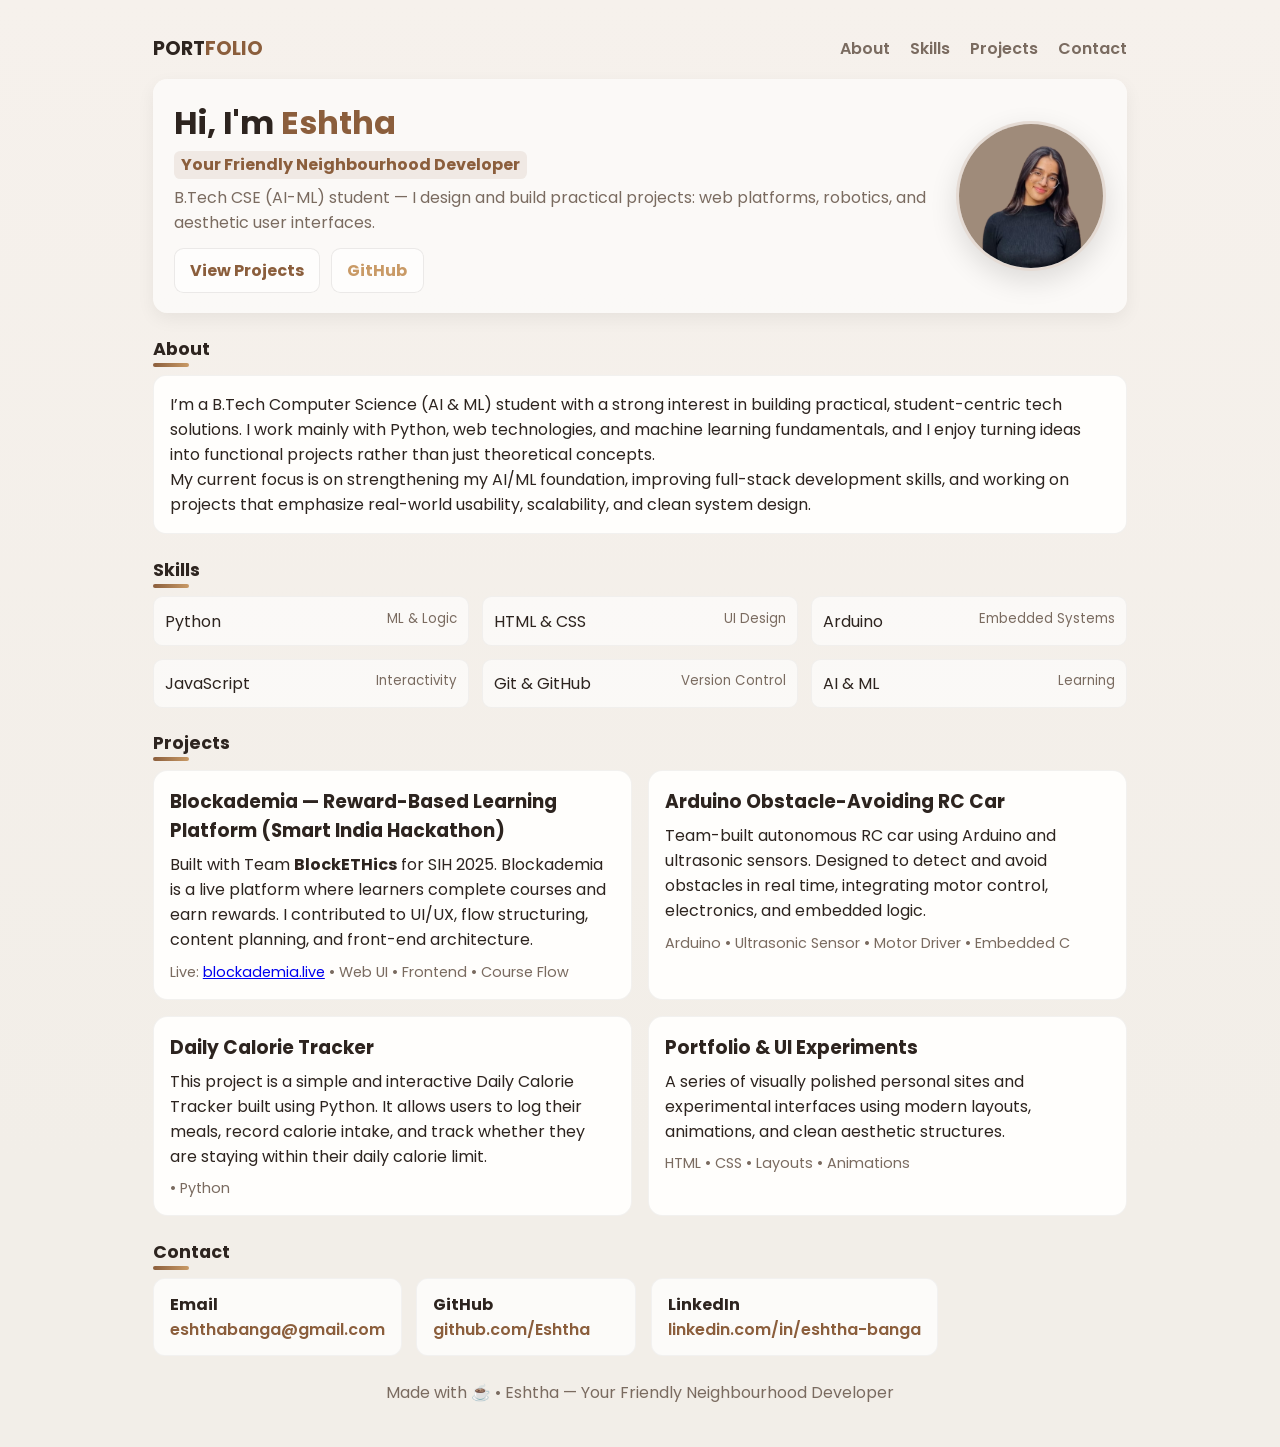
==== Assign3/index.html @ 5c8ed31c "Update index.html" ====
<!doctype html>
<html lang="en">
<head>
  <meta charset="utf-8" />
  <meta name="viewport" content="width=device-width,initial-scale=1" />
  <title>Eshtha — Your Friendly Neighbourhood Developer</title>

  <link href="https://fonts.googleapis.com/css2?family=Poppins:wght@300;400;600;700&display=swap" rel="stylesheet">

  <style>
    :root{
      --bg: #f6f1ec;
      --panel: #fffefc;
      --muted: #7a6b60;
      --text: #2d241f;
      --accent: #8b5e3c;
      --accent-2: #c99a66;
      --radius: .9rem;
      --gap: 1rem;
    }

    /* ===== Reset ===== */
    *{margin:0;padding:0;box-sizing:border-box}
    body{
      font-family:"Poppins",sans-serif;
      background:linear-gradient(180deg,var(--bg),#f2eee8 80%);
      color:var(--text);
      padding:1.3rem;
    }

    .wrap{
      max-width:1000px;
      margin:auto;
      padding:.8rem;
    }

    /* ===== Header ===== */
    header{
      display:flex;
      justify-content:space-between;
      align-items:center;
      margin-bottom:1rem;
    }
    .logo{
      font-weight:700;
      font-size:1.2rem;
    }
    .logo span{
      color:var(--accent);
    }
    nav a{
      margin-left:1rem;
      color:var(--muted);
      text-decoration:none;
      font-weight:600;
      transition:.2s;
    }
    nav a:hover{
      color:var(--accent);
      transform:translateY(-2px);
    }

    /* ===== Hero ===== */
    .hero{
      display:flex;
      gap:1rem;
      padding:1.3rem;
      border-radius:var(--radius);
      background:rgba(255,255,255,0.6);
      box-shadow:0 6px 18px rgba(0,0,0,0.06);
      align-items:center;
      flex-wrap:wrap;
    }

    .hero-left{flex:1;}

    .hero-title{
      font-size:clamp(1.2rem,2.8vw,2rem);
      font-weight:700;
      margin-bottom:.3rem;
    }
    .subtitle{color:var(--muted);margin-bottom:.5rem;}

    .role{
      background:rgba(139,94,60,0.1);
      color:var(--accent);
      padding:.15rem .45rem;
      border-radius:.4rem;
      font-weight:700;
    }

    .hero-actions{
      margin-top:.8rem;
      display:flex;
      gap:.7rem;
      flex-wrap:wrap;
    }
    .btn{
      padding:.55rem .95rem;
      border-radius:.6rem;
      border:1px solid rgba(45,36,31,0.09);
      text-decoration:none;
      font-weight:700;
      color:var(--accent);
      background:rgba(255,255,255,0.65);
      transition:.2s;
    }
    .btn:hover{
      transform:translateY(-3px);
      box-shadow:0 6px 20px rgba(0,0,0,0.08);
    }
    .btn.secondary{color:var(--accent-2);}

    /* ===== Hero Image ===== */
    .hero-right{
      width:150px;
      height:150px;
      border-radius:50%;
      overflow:hidden;
      border:3px solid rgba(139,94,60,0.22);
      background:#fff;
      flex-shrink:0;
      box-shadow:0 10px 28px rgba(0,0,0,0.12);
    }

    .profile-img{
      width:100%;
      height:100%;
      object-fit:cover;
      object-position:center;
    }

    /* ===== Section headings ===== */
    h2{
      font-size:1.1rem;
      margin:1.4rem 0 .55rem;
      position:relative;
      padding-bottom:.3rem;
    }
    h2::after{
      content:"";
      position:absolute;
      left:0;
      bottom:0;
      width:36px;
      height:4px;
      background:linear-gradient(90deg,var(--accent),var(--accent-2));
      border-radius:2px;
      animation:underlinePulse 3s ease-in-out infinite;
    }
    @keyframes underlinePulse{
      0%{transform:scaleX(1);}
      50%{transform:scaleX(.65);}
      100%{transform:scaleX(1);}
    }

    .card{
      background:var(--panel);
      padding:1rem;
      border-radius:.8rem;
      border:1px solid rgba(0,0,0,0.05);
    }

    /* ===== Skills grid ===== */
    .skills-grid{
      display:grid;
      grid-template-columns:repeat(2,1fr);
      gap:.8rem;
    }
    .skill{
      padding:.7rem;
      border-radius:.6rem;
      background:rgba(255,255,255,0.6);
      border:1px solid rgba(0,0,0,0.04);
      display:flex;
      justify-content:space-between;
      transition:.2s;
    }
    .skill:hover{
      transform:translateY(-3px);
      box-shadow:0 10px 20px rgba(0,0,0,0.06);
    }

    /* ===== Projects grid ===== */
    .projects{
      display:grid;
      gap:1rem;
    }
    .project{
      padding:1rem;
      border-radius:.9rem;
      background:var(--panel);
      border:1px solid rgba(0,0,0,0.05);
      transition:.2s;
    }
    .project:hover{
      transform:translateY(-5px);
      box-shadow:0 12px 35px rgba(0,0,0,0.07);
    }
    .project h3{margin-bottom:.45rem;}

    .tech{color:var(--muted);font-size:.9rem;margin-top:.6rem;}

    /* ===== Contact ===== */
    .contact-grid{
      display:flex;
      gap:.9rem;
      flex-wrap:wrap;
    }
    .contact-item{
      min-width:220px;
      background:rgba(255,255,255,0.75);
      padding:.8rem 1rem;
      border-radius:.75rem;
      border:1px solid rgba(0,0,0,0.04);
    }
    .contact-item a{
      color:var(--accent);
      font-weight:600;
      text-decoration:none;
    }

    /* ===== Footer ===== */
    footer{
      margin-top:1.5rem;
      text-align:center;
      color:var(--muted);
      padding-bottom:8px;
    }

    /* ===== Responsive ===== */
    @media(min-width:720px){
      .skills-grid{grid-template-columns:repeat(3,1fr);}
      .projects{grid-template-columns:repeat(2,1fr);}
    }

    @media(max-width:540px){
      nav{display:none;}
      .hero{flex-direction:column;text-align:center;}
      .hero-right{margin-top:.6rem;}
    }

  </style>
</head>

<body>
  <div class="wrap">

    <!-- HEADER -->
    <header>
      <div class="logo">PORT<span>FOLIO</span></div>
      <nav>
        <a href="#about">About</a>
        <a href="#skills">Skills</a>
        <a href="#projects">Projects</a>
        <a href="#contact">Contact</a>
      </nav>
    </header>


    <!-- HERO -->
    <section class="hero">
      <div class="hero-left">
        <h1 class="hero-title">Hi, I'm <span style="color:var(--accent)">Eshtha</span></h1>
        <div class="subtitle"><span class="role">Your Friendly Neighbourhood Developer</span></div>

        <p style="color:var(--muted);margin-bottom:.7rem;">
          B.Tech CSE (AI-ML) student — I design and build practical projects: web platforms, robotics, and
          aesthetic user interfaces.
        </p>

        <div class="hero-actions">
          <a class="btn" href="#projects">View Projects</a>
          <a class="btn secondary" href="https://github.com/Eshtha" target="_blank">GitHub</a>
        </div>
      </div>

      <!-- REAL PROFILE IMAGE -->
      <div class="hero-right">
        <img src="Esh.png" class="profile-img" alt="Eshtha">
      </div>
    </section>



    <!-- ABOUT -->
    <section id="about">
      <h2>About</h2>
      <div class="card">
        I’m a B.Tech Computer Science (AI & ML) student with a strong interest in building practical, student-centric tech solutions. I work mainly with Python, web technologies, and machine learning fundamentals, and I enjoy turning ideas into functional projects rather than just theoretical concepts.
        <br>
        My current focus is on strengthening my AI/ML foundation, improving full-stack development skills, and working on projects that emphasize real-world usability, scalability, and clean system design.
      </div>
    </section>



    <!-- SKILLS -->
    <section id="skills">
      <h2>Skills</h2>
      <div class="skills-grid">

        <div class="skill"><span>Python</span><small style="color:var(--muted)">ML & Logic</small></div>
        <div class="skill"><span>HTML & CSS</span><small style="color:var(--muted)">UI Design</small></div>
        <div class="skill"><span>Arduino</span><small style="color:var(--muted)">Embedded Systems</small></div>
        <div class="skill"><span>JavaScript</span><small style="color:var(--muted)">Interactivity</small></div>
        <div class="skill"><span>Git & GitHub</span><small style="color:var(--muted)">Version Control</small></div>
        <div class="skill"><span>AI & ML</span><small style="color:var(--muted)">Learning</small></div>

      </div>
    </section>



    <!-- PROJECTS -->
    <section id="projects">
      <h2>Projects</h2>

      <div class="projects">

        <!-- Project 1 -->
        <article class="project">
          <h3>Blockademia — Reward-Based Learning Platform (Smart India Hackathon)</h3>
          <p>
            Built with Team <strong>BlockETHics</strong> for SIH 2025.  
            Blockademia is a live platform where learners complete courses and earn rewards.
            I contributed to UI/UX, flow structuring, content planning, and front-end architecture.
          </p>
          <div class="tech">
            Live: <a href="https://blockademia.live" target="_blank">blockademia.live</a>  
            • Web UI • Frontend • Course Flow
          </div>
        </article>

        <!-- Project 2 -->
        <article class="project">
          <h3>Arduino Obstacle-Avoiding RC Car</h3>
          <p>
            Team-built autonomous RC car using Arduino and ultrasonic sensors.  
            Designed to detect and avoid obstacles in real time, integrating motor control, electronics, and embedded logic.
          </p>
          <div class="tech">Arduino • Ultrasonic Sensor • Motor Driver • Embedded C</div>
        </article>

        <!-- Project 3 -->
        <article class="project">
          <h3>Daily Calorie Tracker</h3>
          <p>
            This project is a simple and interactive Daily Calorie Tracker built using Python. It allows users to log their meals, record calorie intake, and track whether they are staying within their daily calorie limit. 
          </p>
          <div class="tech">• Python </div>
        </article>

        <!-- Project 4 -->
        <article class="project">
          <h3>Portfolio & UI Experiments</h3>
          <p>
            A series of visually polished personal sites and experimental interfaces using modern layouts,
            animations, and clean aesthetic structures.
          </p>
          <div class="tech">HTML • CSS • Layouts • Animations</div>
        </article>

      </div>
    </section>



    <!-- CONTACT -->
    <section id="contact">
      <h2>Contact</h2>

      <div class="contact-grid">
        <div class="contact-item">
          <strong>Email</strong><br>
          <a href="mailto:eshthabanga@gmail.com">eshthabanga@gmail.com</a>
        </div>

        <div class="contact-item">
          <strong>GitHub</strong><br>
          <a href="https://github.com/Eshtha" target="_blank">github.com/Eshtha</a>
        </div>

        <div class="contact-item">
          <strong>LinkedIn</strong><br>
          <a href="https://www.linkedin.com/in/eshtha-banga-4aa9b3381/" target="_blank">
            linkedin.com/in/eshtha-banga
          </a>
        </div>
      </div>
    </section>



    <!-- FOOTER -->
    <footer>
      Made with ☕ • Eshtha — Your Friendly Neighbourhood Developer
    </footer>

  </div>
</body>
</html>
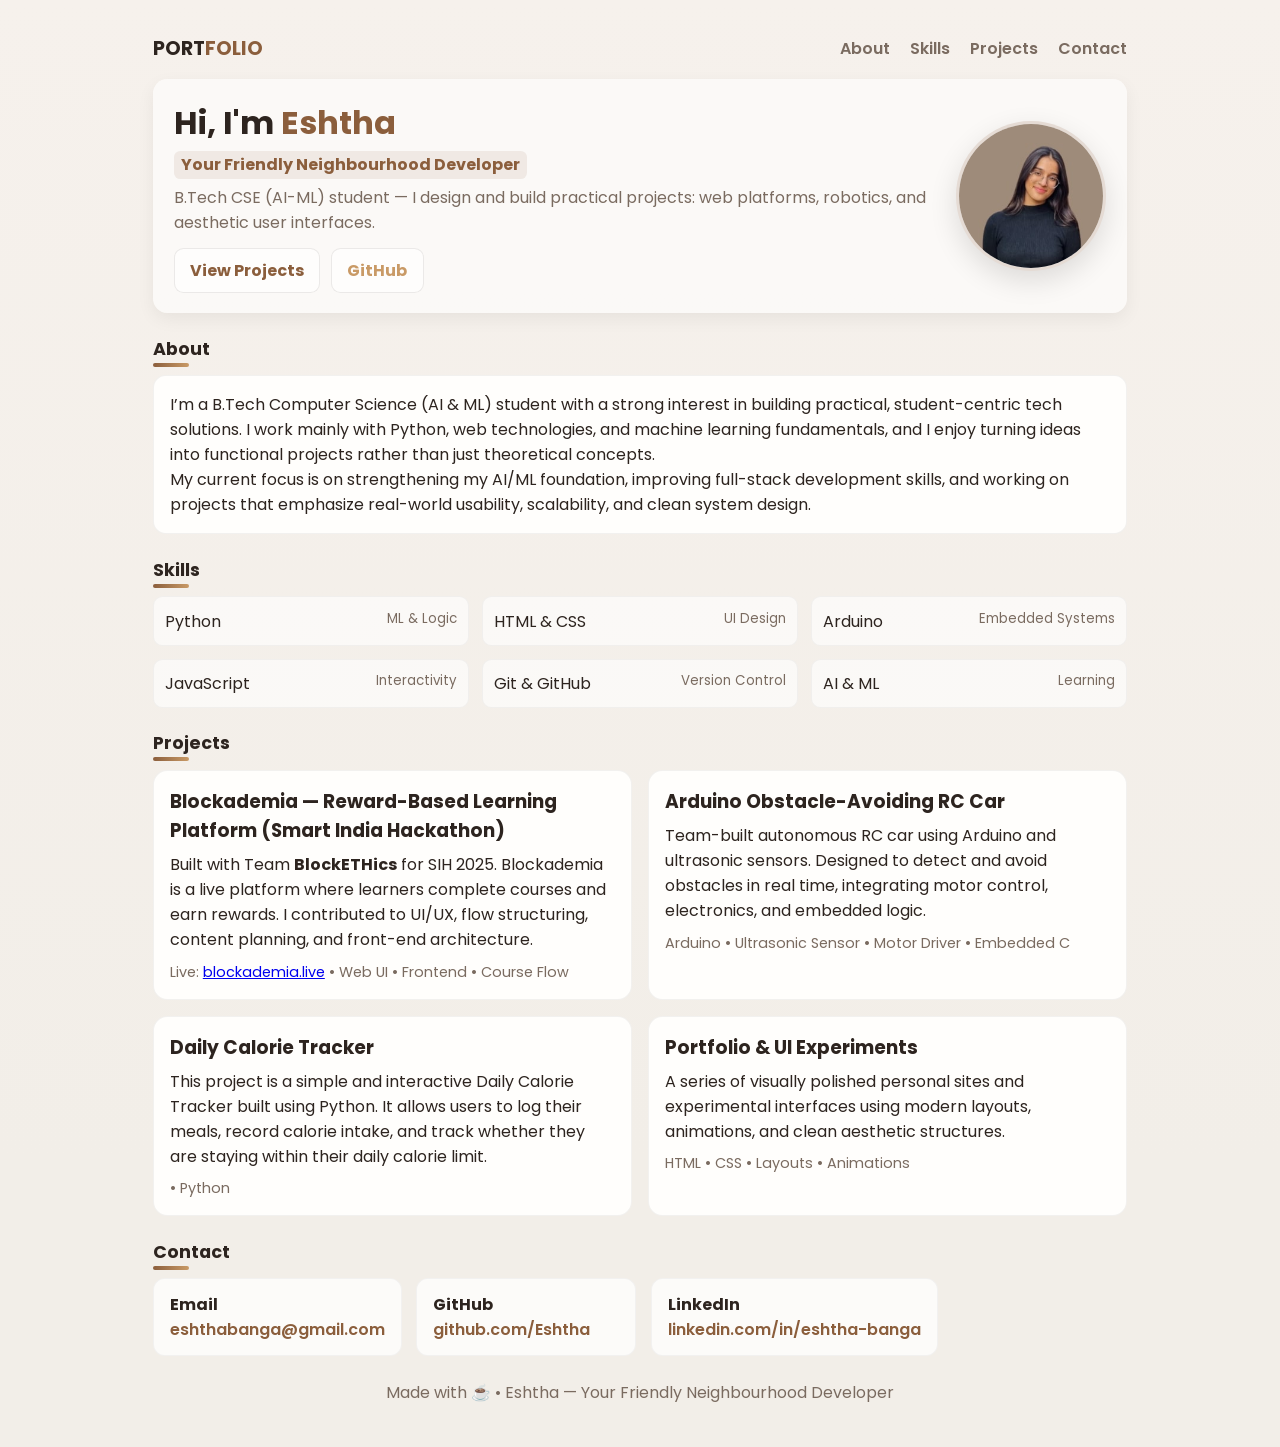
==== commit 27eaf5d7: "Update index.html" ====
--- a/Assign3/index.html
+++ b/Assign3/index.html
@@ -277,7 +277,7 @@
 
       <!-- REAL PROFILE IMAGE -->
       <div class="hero-right">
-        <img src="Esh.png" class="profile-img" alt="Eshtha">
+        <img src="Esh.jpg" class="profile-img" alt="Eshtha">
       </div>
     </section>
 
@@ -404,3 +404,4 @@
 
 
 
+
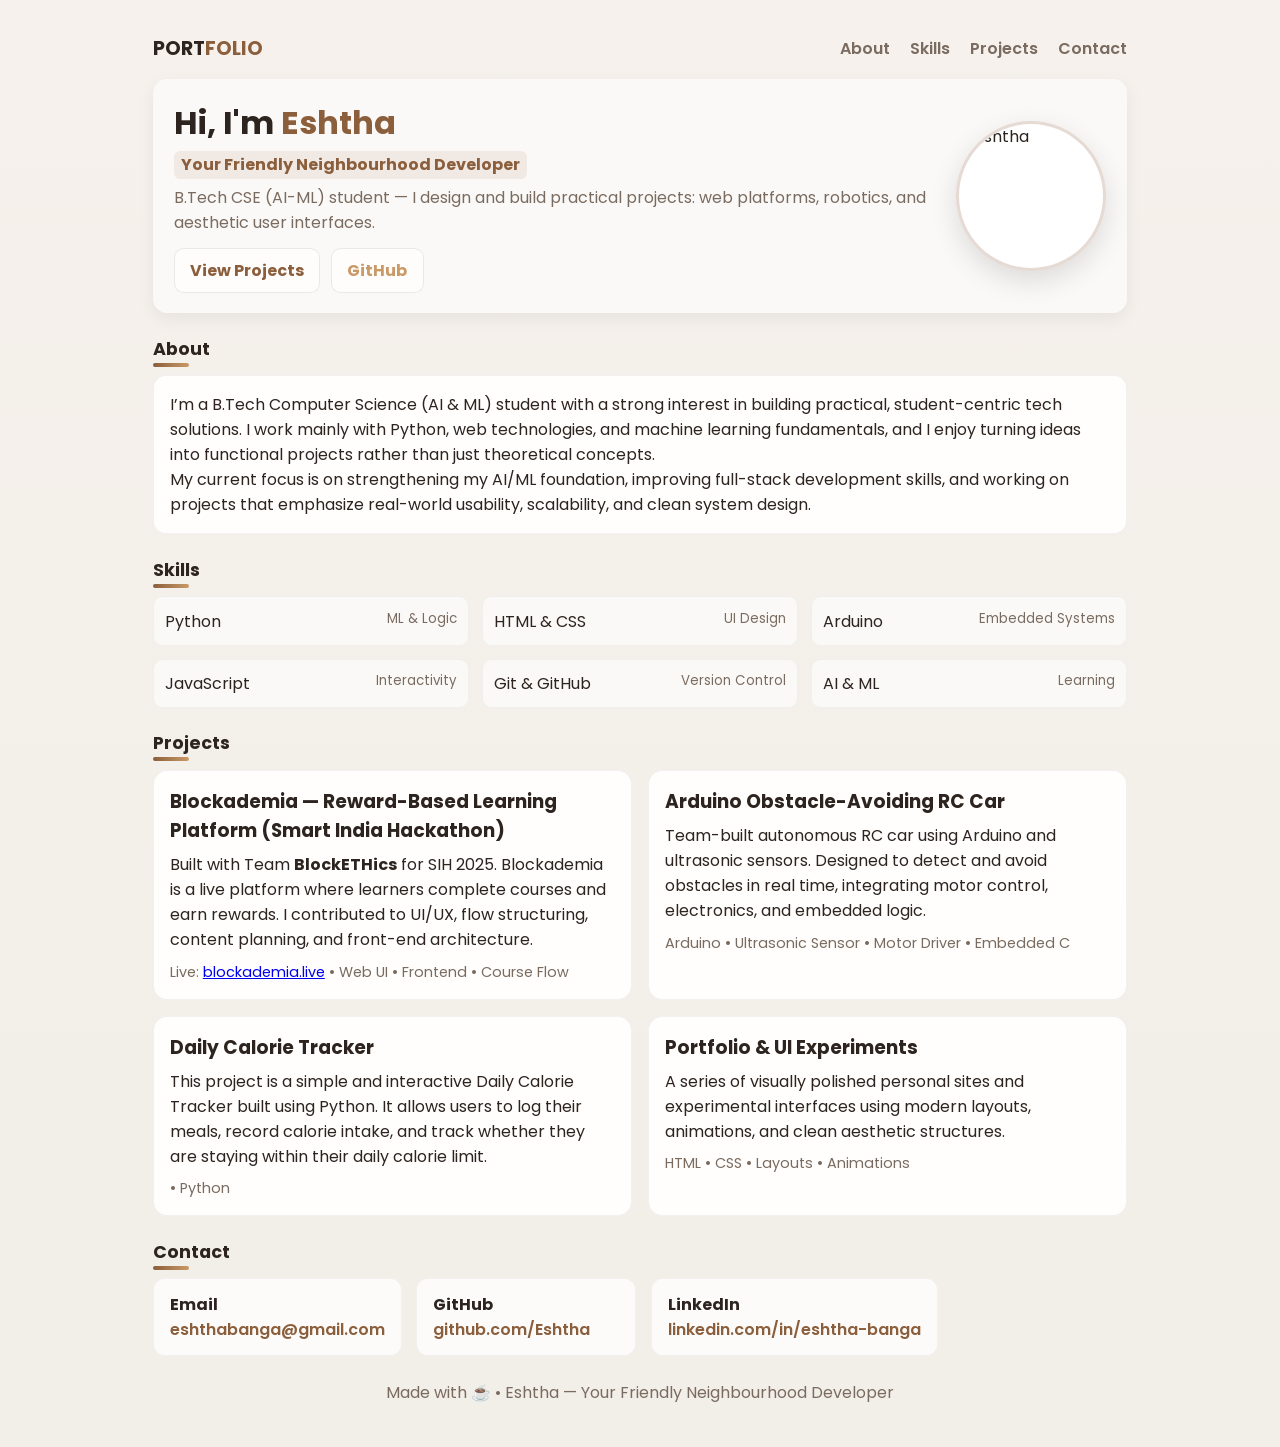
==== commit f544147b: "Update index.html" ====
--- a/Assign3/index.html
+++ b/Assign3/index.html
@@ -277,7 +277,7 @@
 
       <!-- REAL PROFILE IMAGE -->
       <div class="hero-right">
-        <img src="Esh.jpg" class="profile-img" alt="Eshtha">
+        <img src="C:\Users\eshth\OneDrive\WebDevAssignments\Assign3\Esh.jpg" class="profile-img" alt="Eshtha">
       </div>
     </section>
 
@@ -405,3 +405,4 @@
 
 
 
+
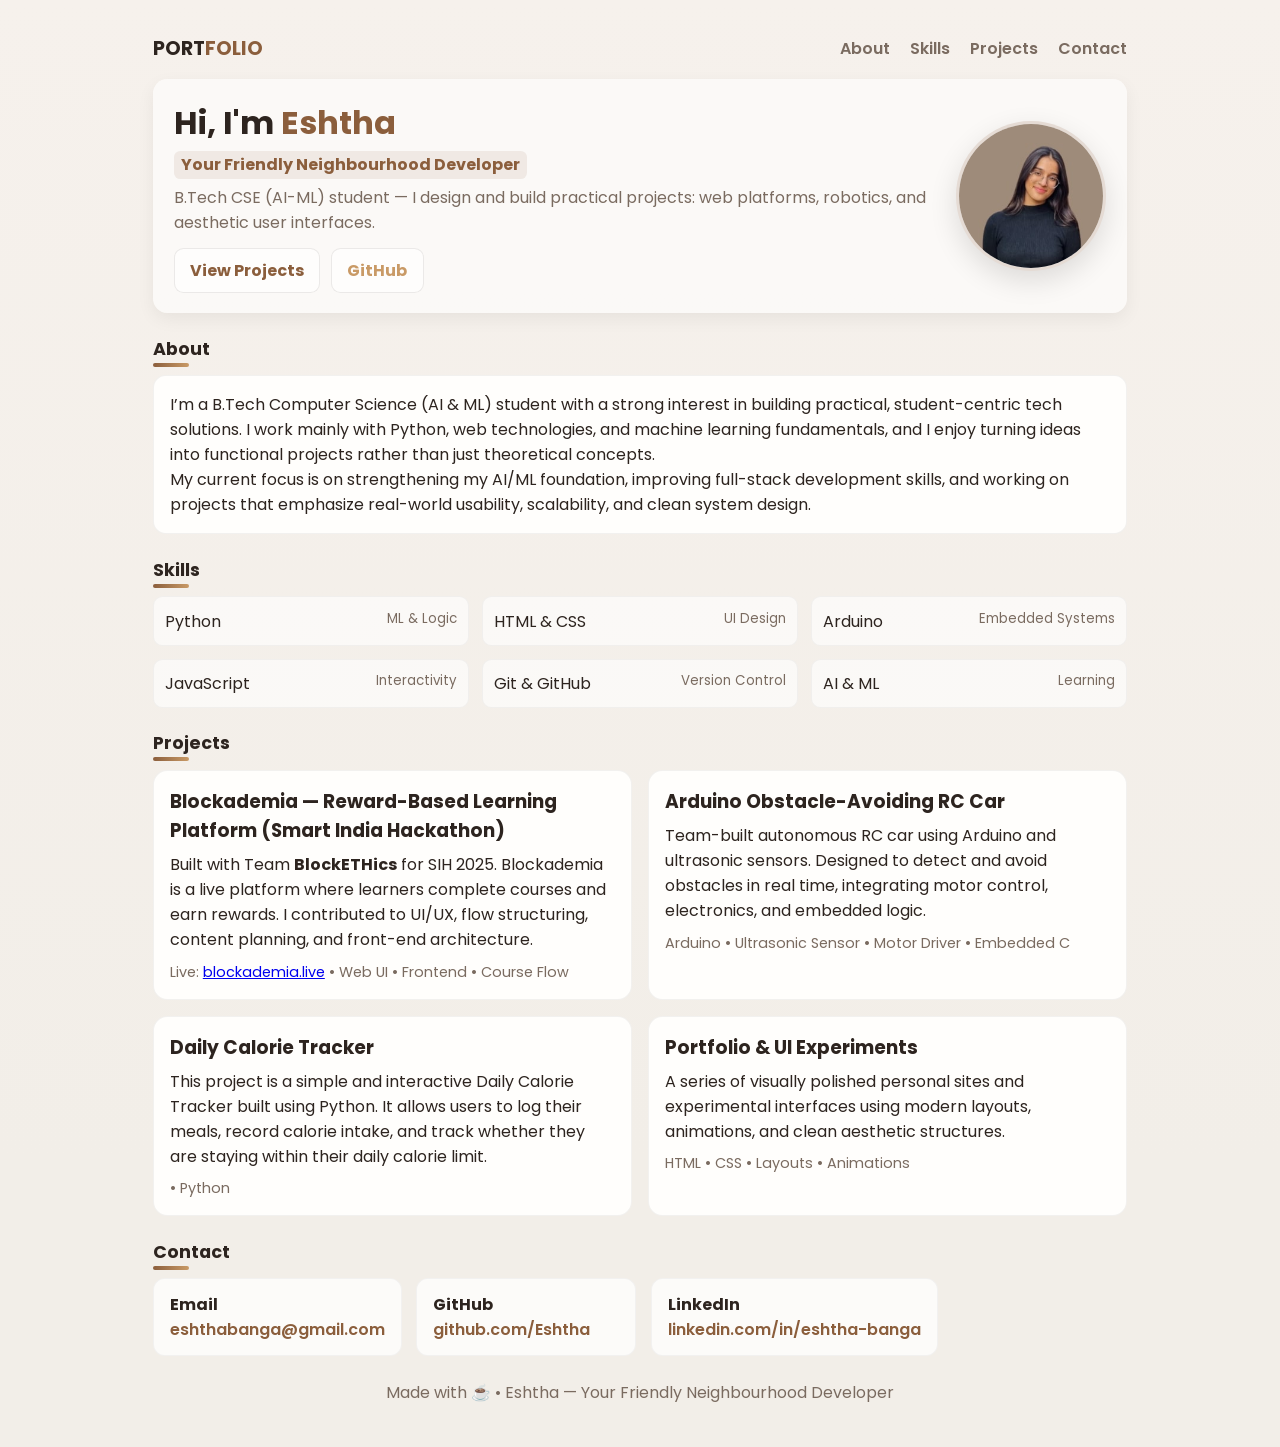
==== commit 441b1b4f: "Update index.html" ====
--- a/Assign3/index.html
+++ b/Assign3/index.html
@@ -277,7 +277,7 @@
 
       <!-- REAL PROFILE IMAGE -->
       <div class="hero-right">
-        <img src="C:\Users\eshth\OneDrive\WebDevAssignments\Assign3\Esh.jpg" class="profile-img" alt="Eshtha">
+        <img src="Esh.jpg" class="profile-img" alt="Eshtha">
       </div>
     </section>
 
@@ -406,3 +406,4 @@
 
 
 
+
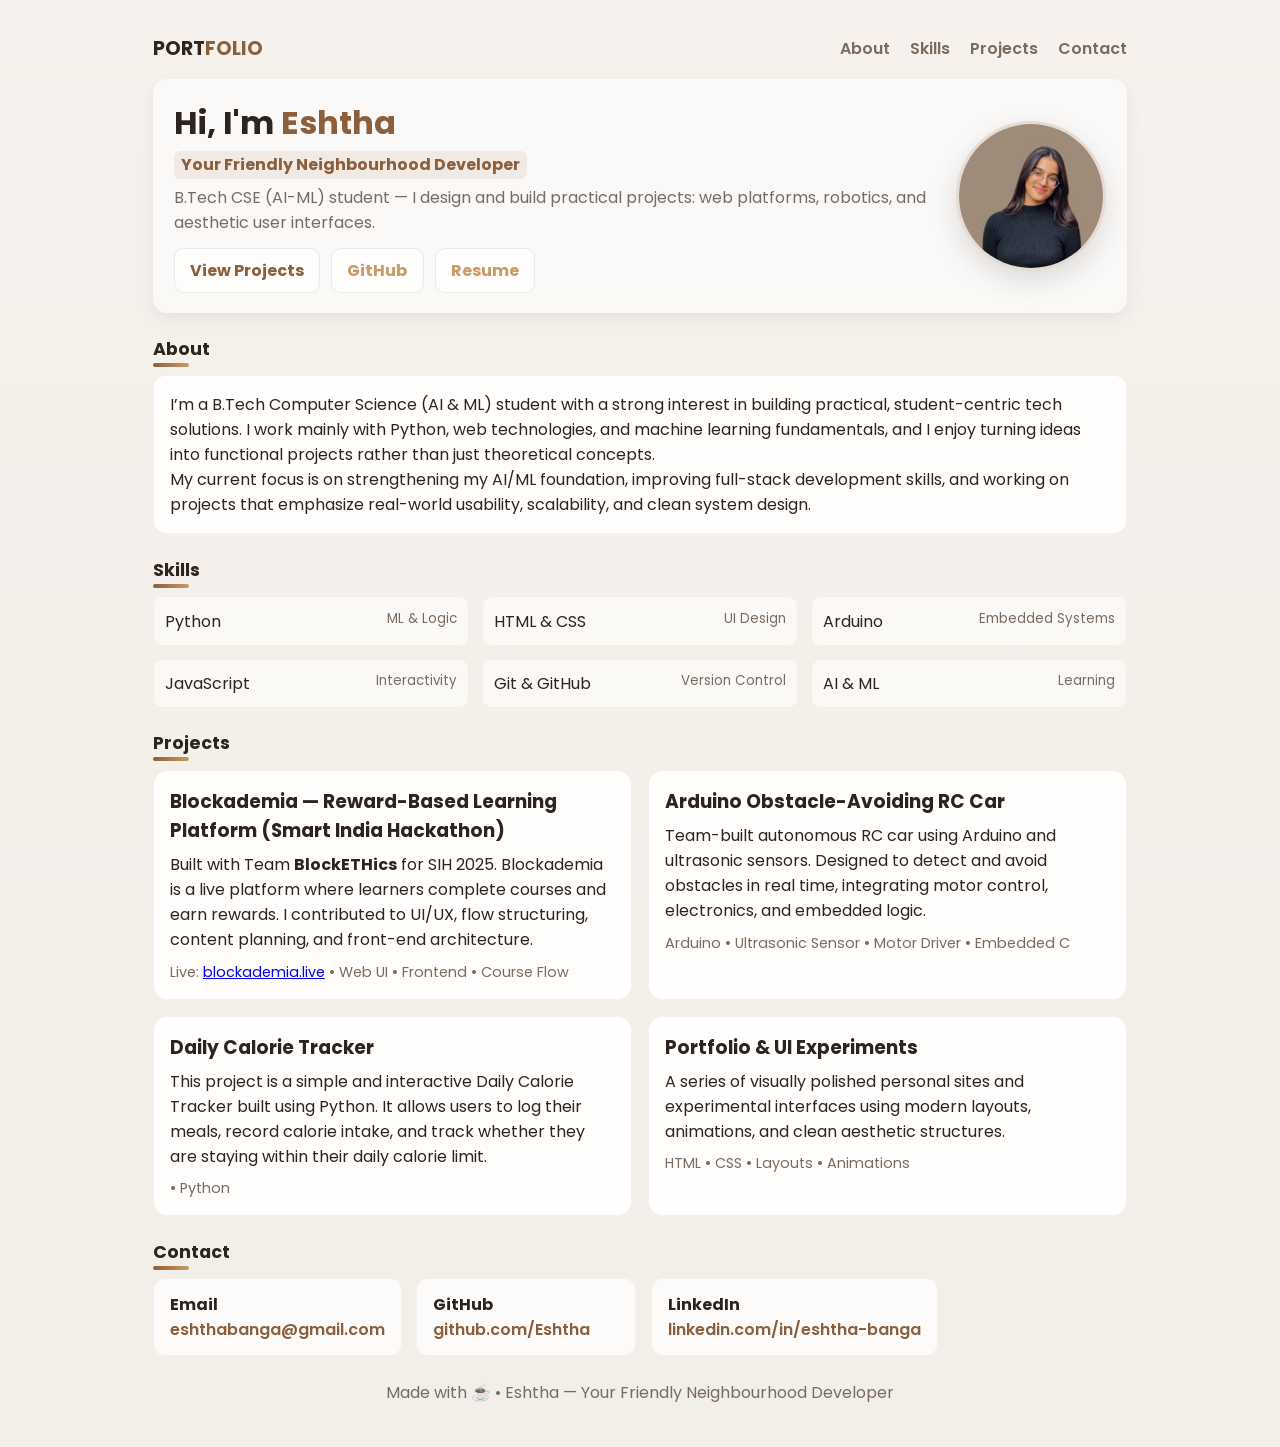
==== commit 3be1207a: "Update index.html" ====
--- a/Assign3/index.html
+++ b/Assign3/index.html
@@ -272,6 +272,9 @@
         <div class="hero-actions">
           <a class="btn" href="#projects">View Projects</a>
           <a class="btn secondary" href="https://github.com/Eshtha" target="_blank">GitHub</a>
+          <a class="btn secondary" href="https://docs.google.com/document/d/18buT2ylmbOYORMSBqbInajfoeKoYdVnFi9uuhv7_58I/edit?usp=drivesdk"
+            target="_blank">
+            Resume </a>
         </div>
       </div>
 
@@ -407,3 +410,4 @@
 
 
 
+
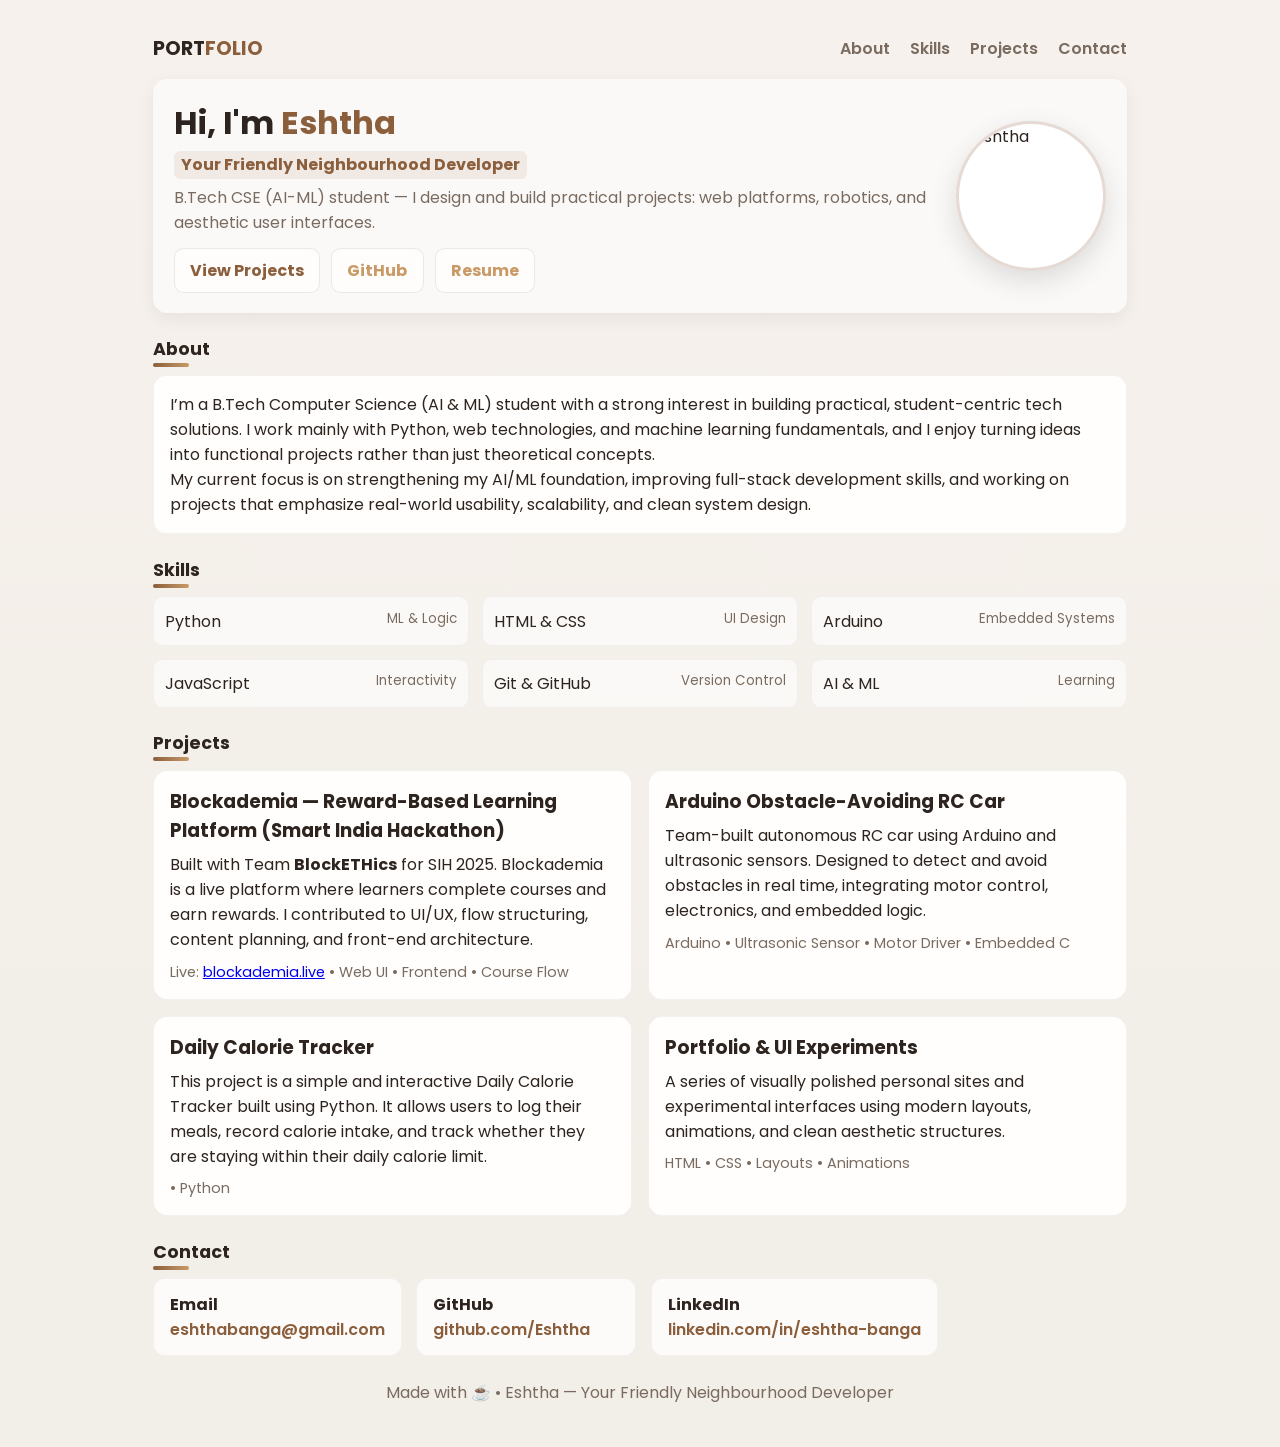
==== commit bed32334: "Update index.html" ====
--- a/Assign3/index.html
+++ b/Assign3/index.html
@@ -54,6 +54,7 @@
       text-decoration:none;
       font-weight:600;
       transition:.2s;
+      display:inline-block;
     }
     nav a:hover{
       color:var(--accent);
@@ -146,7 +147,9 @@
       height:4px;
       background:linear-gradient(90deg,var(--accent),var(--accent-2));
       border-radius:2px;
-      animation:underlinePulse 3s ease-in-out infinite;
+      animation:underlinePulse 4s ease-in-out infinite;
+      transform-origin: left;
+
     }
     @keyframes underlinePulse{
       0%{transform:scaleX(1);}
@@ -271,16 +274,16 @@
 
         <div class="hero-actions">
           <a class="btn" href="#projects">View Projects</a>
-          <a class="btn secondary" href="https://github.com/Eshtha" target="_blank">GitHub</a>
+          <a class="btn secondary" href="https://github.com/Eshtha" target="_blank" rel="noopener noreferrer">GitHub</a>
           <a class="btn secondary" href="https://docs.google.com/document/d/18buT2ylmbOYORMSBqbInajfoeKoYdVnFi9uuhv7_58I/edit?usp=drivesdk"
-            target="_blank">
+            target="_blank" rel="noopener noreferrer">
             Resume </a>
         </div>
       </div>
 
       <!-- REAL PROFILE IMAGE -->
       <div class="hero-right">
-        <img src="Esh.jpg" class="profile-img" alt="Eshtha">
+        <img src="/Esh.jpg" class="profile-img" alt="Eshtha">
       </div>
     </section>
 
@@ -330,7 +333,7 @@
             I contributed to UI/UX, flow structuring, content planning, and front-end architecture.
           </p>
           <div class="tech">
-            Live: <a href="https://blockademia.live" target="_blank">blockademia.live</a>  
+            Live: <a href="https://blockademia.live" target="_blank" rel="noopener noreferrer">blockademia.live</a>  
             • Web UI • Frontend • Course Flow
           </div>
         </article>
@@ -381,12 +384,12 @@
 
         <div class="contact-item">
           <strong>GitHub</strong><br>
-          <a href="https://github.com/Eshtha" target="_blank">github.com/Eshtha</a>
+          <a href="https://github.com/Eshtha" target="_blank" rel="noopener noreferrer">github.com/Eshtha</a>
         </div>
 
         <div class="contact-item">
           <strong>LinkedIn</strong><br>
-          <a href="https://www.linkedin.com/in/eshtha-banga-4aa9b3381/" target="_blank">
+          <a href="https://www.linkedin.com/in/eshtha-banga-4aa9b3381/" target="_blank" rel="noopener noreferrer">
             linkedin.com/in/eshtha-banga
           </a>
         </div>
@@ -404,10 +407,3 @@
 </body>
 </html>
 
-
-
-
-
-
-
-
